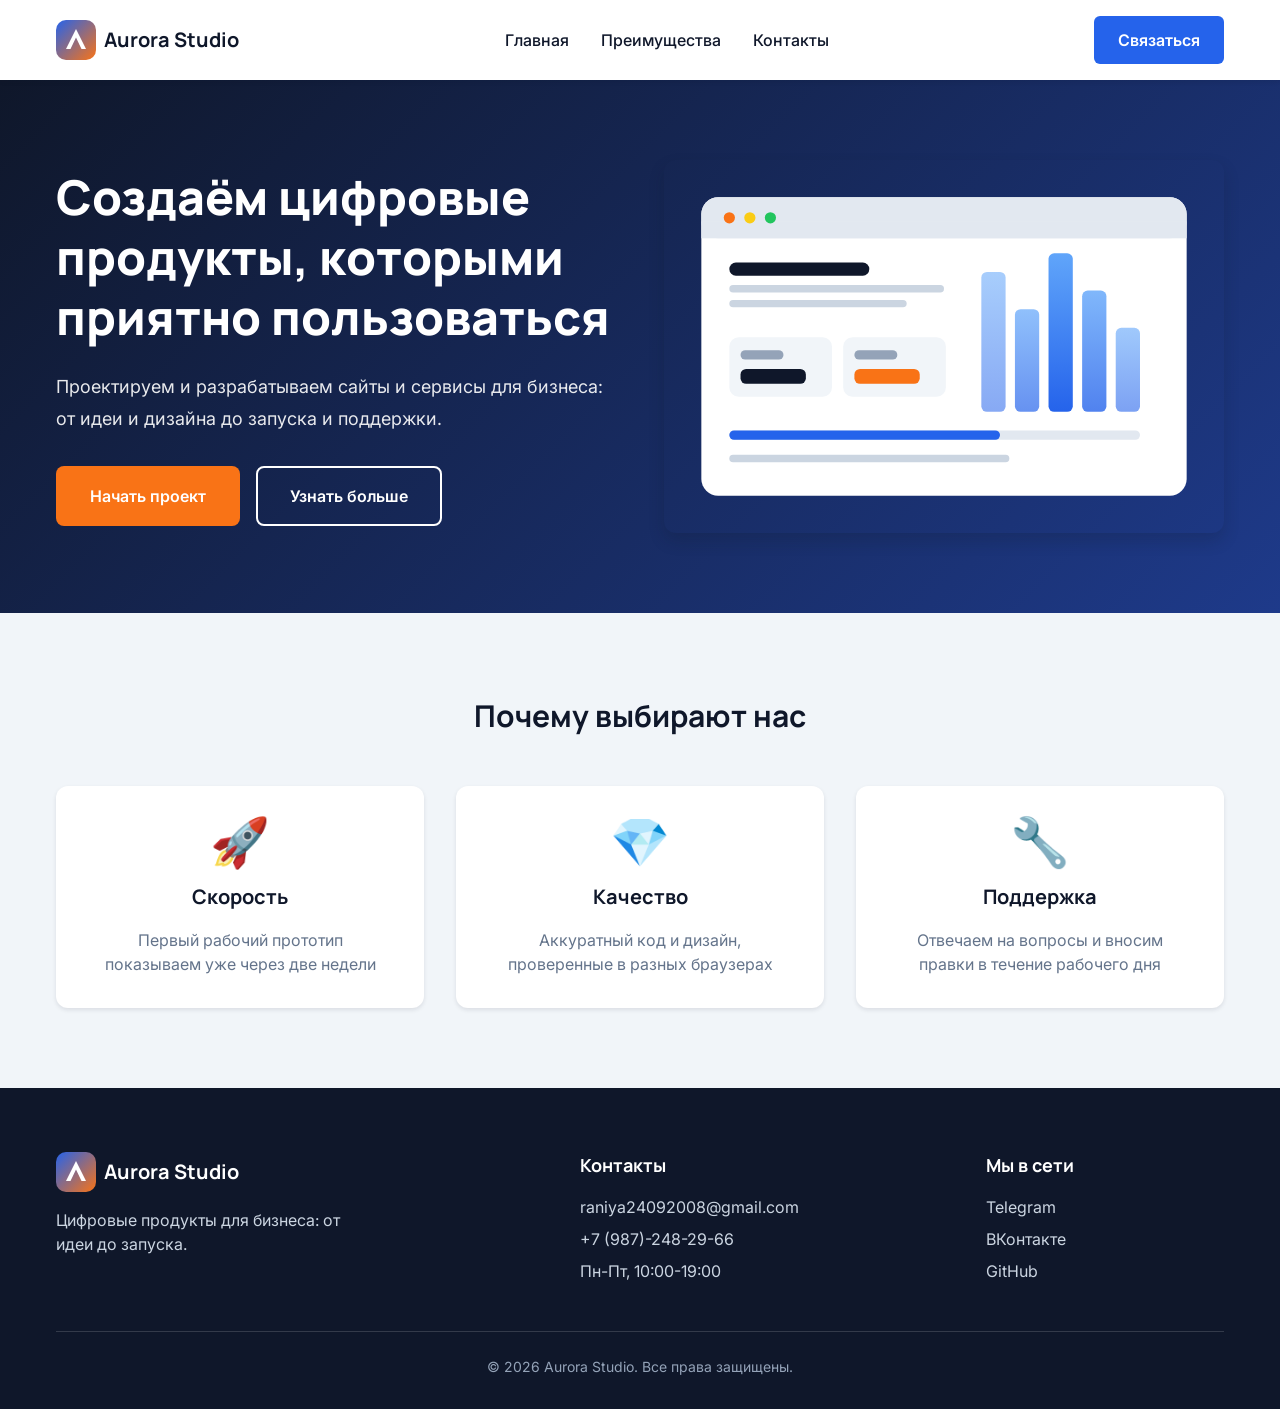
==== ПР8/index.html @ 4023b8cd "Add files via upload" ====
<!DOCTYPE html>
<html lang="ru">
<head>
    <meta charset="UTF-8">
    <meta name="viewport" content="width=device-width, initial-scale=1.0">
    <meta name="description" content="Aurora Studio: проектируем и разрабатываем цифровые продукты для бизнеса.">
    <title>Верстка по макету | Aurora Studio</title>
    <link rel="icon" href="images/logo.svg" type="image/svg+xml">

    <!-- Шрифты Google Fonts: Manrope для заголовков, Inter для текста -->
    <link rel="preconnect" href="https://fonts.googleapis.com">
    <link rel="preconnect" href="https://fonts.gstatic.com" crossorigin>
    <link rel="stylesheet" href="https://fonts.googleapis.com/css2?family=Inter:wght@400;500;600&family=Manrope:wght@600;700;800&display=swap">

    <link rel="stylesheet" href="styles/reset.css">
    <link rel="stylesheet" href="styles/variables.css">
    <link rel="stylesheet" href="styles/main.css">
</head>
<body>
    <header class="header">
        <div class="container">
            <a href="#home" class="logo">
                <img src="images/logo.svg" alt="" class="logo-img" width="40" height="40">
                <span class="logo-text">Aurora Studio</span>
            </a>

            <nav class="nav" aria-label="Главное меню">
                <ul class="nav-list">
                    <li><a href="#home" class="nav-link">Главная</a></li>
                    <li><a href="#services" class="nav-link">Преимущества</a></li>
                    <li><a href="#contact" class="nav-link">Контакты</a></li>
                </ul>
            </nav>

            <a href="#contact" class="cta-button">Связаться</a>
        </div>
    </header>

    <main>
        <section class="hero" id="home">
            <div class="container">
                <div class="hero-content">
                    <h1 class="hero-title">Создаём цифровые продукты, которыми приятно пользоваться</h1>
                    <p class="hero-description">
                        Проектируем и разрабатываем сайты и сервисы для бизнеса:
                        от идеи и дизайна до запуска и поддержки.
                    </p>
                    <div class="hero-actions">
                        <a href="#contact" class="btn btn-primary">Начать проект</a>
                        <a href="#services" class="btn btn-secondary">Узнать больше</a>
                    </div>
                </div>
                <div class="hero-visual">
                    <img src="images/hero.svg" alt="Иллюстрация: панель аналитики цифрового продукта" class="hero-image" width="600" height="400">
                </div>
            </div>
        </section>

        <section class="features" id="services" aria-labelledby="features-title">
            <div class="container">
                <h2 class="section-title" id="features-title">Почему выбирают нас</h2>
                <div class="features-grid">
                    <article class="feature-card">
                        <div class="feature-icon" aria-hidden="true">🚀</div>
                        <h3 class="feature-title">Скорость</h3>
                        <p class="feature-description">
                            Первый рабочий прототип показываем уже через две недели
                        </p>
                    </article>

                    <article class="feature-card">
                        <div class="feature-icon" aria-hidden="true">💎</div>
                        <h3 class="feature-title">Качество</h3>
                        <p class="feature-description">
                            Аккуратный код и дизайн, проверенные в разных браузерах
                        </p>
                    </article>

                    <article class="feature-card">
                        <div class="feature-icon" aria-hidden="true">🔧</div>
                        <h3 class="feature-title">Поддержка</h3>
                        <p class="feature-description">
                            Отвечаем на вопросы и вносим правки в течение рабочего дня
                        </p>
                    </article>
                </div>
            </div>
        </section>
    </main>

    <footer class="footer" id="contact">
        <div class="container">
            <div class="footer-grid">
                <div class="footer-about">
                    <a href="#home" class="logo">
                        <img src="images/logo.svg" alt="" class="logo-img" width="40" height="40">
                        <span class="logo-text">Aurora Studio</span>
                    </a>
                    <p class="footer-text">Цифровые продукты для бизнеса: от идеи до запуска.</p>
                </div>

                <div class="footer-contacts">
                    <h2 class="footer-title">Контакты</h2>
                    <address class="footer-list">
                        <a href="mailto:raniya24092008@gmail.com" class="footer-link">raniya24092008@gmail.com</a>
                        <a href="tel:+79872482966" class="footer-link">+7 (987)-248-29-66</a>
                        <span>Пн-Пт, 10:00-19:00</span>
                    </address>
                </div>

                <div class="footer-social">
                    <h2 class="footer-title">Мы в сети</h2>
                    <ul class="footer-list">
                        <li><a href="https://t.me/" class="footer-link" target="_blank" rel="noopener noreferrer">Telegram</a></li>
                        <li><a href="https://vk.com/" class="footer-link" target="_blank" rel="noopener noreferrer">ВКонтакте</a></li>
                        <li><a href="https://github.com/" class="footer-link" target="_blank" rel="noopener noreferrer">GitHub</a></li>
                    </ul>
                </div>
            </div>

            <p class="footer-bottom">&copy; 2026 Aurora Studio. Все права защищены.</p>
        </div>
    </footer>
</body>
</html>
---- ПР8/styles/variables.css ----
/* ===== Цвета из макета ===== */
:root {
    /* Основные цвета */
    --primary-color: #0F172A;
    --secondary-color: #2563EB;
    --secondary-color-hover: #1D4ED8;
    --accent-color: #F97316;
    --accent-color-hover: #EA580C;

    /* Текст */
    --text-primary: #0F172A;
    --text-secondary: #64748B;
    --text-light: #FFFFFF;

    /* Фоны */
    --bg-light: #FFFFFF;
    --bg-dark: #0F172A;
    --bg-gray: #F1F5F9;

    /* Градиенты */
    --gradient-primary: linear-gradient(135deg, #0F172A 0%, #1E3A8A 100%);

    /* Тени */
    --shadow-sm: 0 2px 4px rgba(15, 23, 42, 0.1);
    --shadow-md: 0 4px 8px rgba(15, 23, 42, 0.15);
    --shadow-lg: 0 8px 16px rgba(15, 23, 42, 0.2);
}

/* ===== Типографика из макета ===== */
:root {
    --font-family-primary: 'Manrope', 'Segoe UI', Arial, sans-serif;   /* заголовки */
    --font-family-secondary: 'Inter', 'Segoe UI', Arial, sans-serif;   /* основной текст */

    --font-size-xs: 0.75rem;     /* 12px */
    --font-size-sm: 0.875rem;    /* 14px */
    --font-size-base: 1rem;      /* 16px */
    --font-size-lg: 1.125rem;    /* 18px */
    --font-size-xl: 1.25rem;     /* 20px */
    --font-size-2xl: 1.5rem;     /* 24px */
    --font-size-3xl: 1.875rem;   /* 30px */
    --font-size-4xl: 2.25rem;    /* 36px */
    --font-size-5xl: 3rem;       /* 48px */

    --line-height-tight: 1.25;
    --line-height-normal: 1.5;
    --line-height-relaxed: 1.75;
}

/* ===== Размеры и отступы из макета ===== */
:root {
    --container-width: 1200px;
    --container-padding: 1rem;
    --header-height: 80px;
    --section-padding: 5rem;     /* вертикальные отступы секций, 80px */

    --radius-sm: 6px;
    --radius-md: 8px;
    --radius-lg: 12px;

    --transition: 0.3s ease;
}
---- ПР8/styles/main.css ----
/* ===== Базовые стили ===== */
body {
    font-family: var(--font-family-secondary);
    font-size: var(--font-size-base);
    line-height: var(--line-height-normal);
    color: var(--text-primary);
    background: var(--bg-light);
}

h1,
h2,
h3 {
    font-family: var(--font-family-primary);
}

.container {
    max-width: var(--container-width);
    margin: 0 auto;
    padding: 0 var(--container-padding);
}

:focus-visible {
    outline: 3px solid var(--accent-color);
    outline-offset: 3px;
}

/* ===== Шапка ===== */
.header {
    position: sticky;
    top: 0;
    z-index: 1000;
    background: var(--bg-light);
    box-shadow: var(--shadow-sm);
}

.header .container {
    display: flex;
    align-items: center;
    justify-content: space-between;
    min-height: var(--header-height);
    padding: 1rem;
}

.logo {
    display: flex;
    align-items: center;
    gap: 0.5rem;
    text-decoration: none;
    color: var(--text-primary);
    font-family: var(--font-family-primary);
    font-weight: 700;
    font-size: var(--font-size-xl);
}

.logo-img {
    width: 40px;
    height: 40px;
}

.nav-list {
    display: flex;
    gap: 2rem;
}

.nav-link {
    text-decoration: none;
    color: var(--text-primary);
    font-weight: 500;
    transition: color var(--transition);
}

.nav-link:hover {
    color: var(--secondary-color);
}

.cta-button {
    display: inline-block;
    padding: 0.75rem 1.5rem;
    border-radius: var(--radius-sm);
    background: var(--secondary-color);
    color: var(--text-light);
    font-weight: 600;
    text-decoration: none;
    cursor: pointer;
    transition: background-color var(--transition);
}

.cta-button:hover {
    background: var(--secondary-color-hover);
}

/* ===== Hero-секция ===== */
.hero {
    padding: var(--section-padding) 0;
    background: var(--gradient-primary);
    color: var(--text-light);
}

.hero .container {
    display: grid;
    grid-template-columns: 1fr 1fr;
    gap: 3rem;
    align-items: center;
}

.hero-title {
    margin-bottom: 1.5rem;
    font-size: var(--font-size-5xl);
    font-weight: 800;
    line-height: var(--line-height-tight);
}

.hero-description {
    margin-bottom: 2rem;
    font-size: var(--font-size-lg);
    line-height: var(--line-height-relaxed);
    opacity: 0.9;
}

.hero-actions {
    display: flex;
    gap: 1rem;
}

.btn {
    display: inline-block;
    padding: 1rem 2rem;
    border: 2px solid transparent;   /* у обеих кнопок одинаковая высота */
    border-radius: var(--radius-md);
    font-weight: 600;
    text-align: center;
    text-decoration: none;
    cursor: pointer;
    transition: all var(--transition);
}

.btn-primary {
    background: var(--accent-color);
    color: var(--text-light);
}

.btn-primary:hover {
    background: var(--accent-color-hover);
    transform: translateY(-2px);
}

.btn-secondary {
    background: transparent;
    color: var(--text-light);
    border: 2px solid var(--text-light);
}

.btn-secondary:hover {
    background: var(--text-light);
    color: var(--primary-color);
}

.hero-image {
    width: 100%;
    height: auto;
    border-radius: var(--radius-lg);
    box-shadow: var(--shadow-lg);
}

/* ===== Секция преимуществ ===== */
.features {
    padding: var(--section-padding) 0;
    background: var(--bg-gray);
}

.section-title {
    margin-bottom: 3rem;
    text-align: center;
    font-size: var(--font-size-3xl);
    color: var(--text-primary);
}

.features-grid {
    display: grid;
    grid-template-columns: repeat(3, 1fr);
    gap: 2rem;
}

.feature-card {
    padding: 2rem;
    border-radius: var(--radius-lg);
    background: var(--bg-light);
    text-align: center;
    box-shadow: var(--shadow-sm);
    transition: transform var(--transition), box-shadow var(--transition);
}

.feature-card:hover {
    transform: translateY(-5px);
    box-shadow: var(--shadow-md);
}

.feature-icon {
    margin-bottom: 1rem;
    font-size: 3rem;
    line-height: 1;
}

.feature-title {
    margin-bottom: 1rem;
    font-size: var(--font-size-xl);
    color: var(--text-primary);
}

.feature-description {
    color: var(--text-secondary);
    line-height: var(--line-height-normal);
}

/* ===== Футер ===== */
.footer {
    padding: 4rem 0 2rem;
    background: var(--bg-dark);
    color: var(--text-light);
}

.footer-grid {
    display: grid;
    grid-template-columns: 2fr 1.5fr 1fr;
    gap: 3rem;
}

.footer .logo {
    margin-bottom: 1rem;
    color: var(--text-light);
}

.footer-text {
    max-width: 32ch;
    color: #CBD5E1;
}

.footer-title {
    margin-bottom: 1rem;
    font-size: var(--font-size-lg);
}

.footer-list {
    display: grid;
    gap: 0.5rem;
    color: #CBD5E1;
    font-style: normal;
}

.footer-link {
    text-decoration: none;
    color: #CBD5E1;
    transition: color var(--transition);
}

.footer-link:hover {
    color: var(--accent-color);
}

.footer-bottom {
    margin-top: 3rem;
    padding-top: 1.5rem;
    border-top: 1px solid rgba(255, 255, 255, 0.15);
    color: #94A3B8;
    font-size: var(--font-size-sm);
    text-align: center;
}

/* ===== Адаптивность ===== */
@media (max-width: 1024px) {
    .hero .container {
        grid-template-columns: 1fr;
        text-align: center;
    }

    .hero-description {
        margin-left: auto;
        margin-right: auto;
        max-width: 60ch;
    }

    .hero-actions {
        justify-content: center;
    }

    .hero-visual {
        max-width: 560px;
        margin: 0 auto;
    }

    .features-grid {
        grid-template-columns: repeat(2, 1fr);
    }

    .footer-grid {
        grid-template-columns: 1fr 1fr;
    }
}

@media (max-width: 768px) {
    :root {
        --section-padding: 3.5rem;
    }

    /* На телефоне шапка высокая, поэтому не фиксируем её к верху экрана */
    .header {
        position: static;
    }

    .header .container {
        flex-direction: column;
        gap: 1rem;
    }

    .nav-list {
        flex-direction: column;
        text-align: center;
        gap: 1rem;
    }

    .hero-actions {
        flex-direction: column;
        align-items: center;
    }

    .btn {
        width: 100%;
        max-width: 300px;
    }

    .hero-title {
        font-size: var(--font-size-3xl);
    }

    .features-grid {
        grid-template-columns: 1fr;
    }

    .footer-grid {
        grid-template-columns: 1fr;
        gap: 2rem;
        text-align: center;
    }

    .footer .logo {
        justify-content: center;
    }

    .footer-text {
        margin: 0 auto;
    }
}
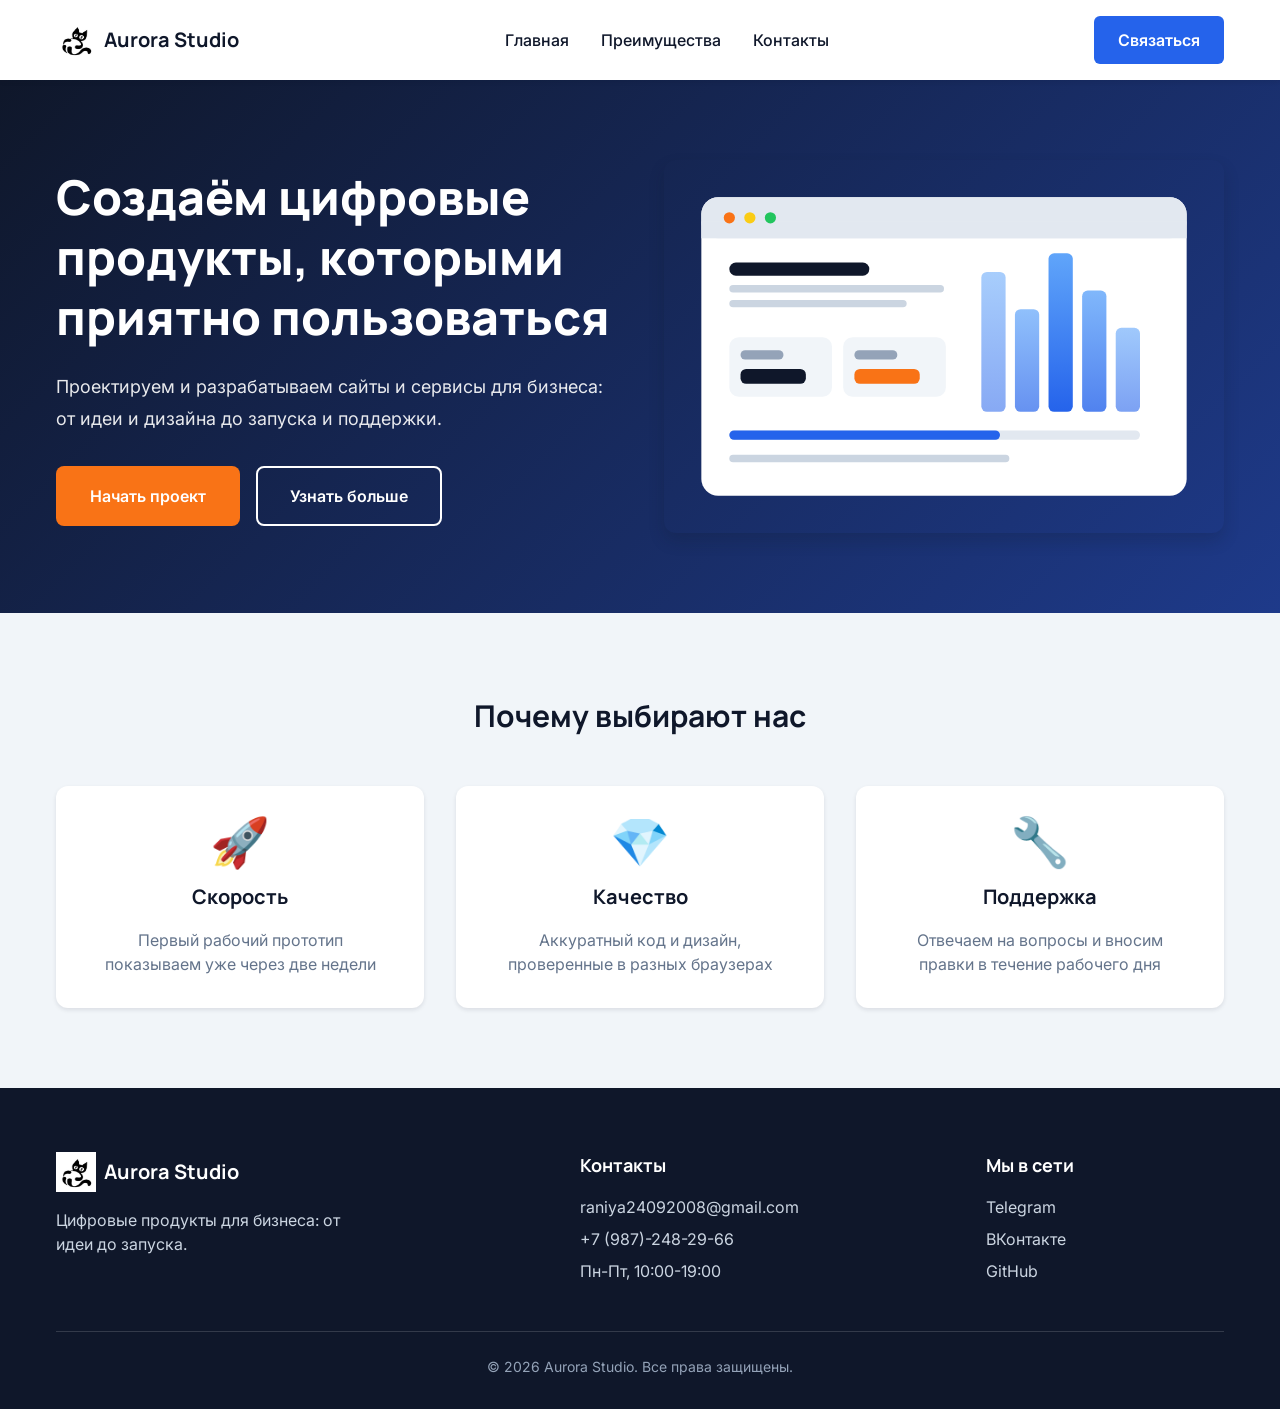
==== commit 1e7c3d80: "Add files via upload" ====
--- a/ПР8/index.html
+++ b/ПР8/index.html
@@ -5,7 +5,7 @@
     <meta name="viewport" content="width=device-width, initial-scale=1.0">
     <meta name="description" content="Aurora Studio: проектируем и разрабатываем цифровые продукты для бизнеса.">
     <title>Верстка по макету | Aurora Studio</title>
-    <link rel="icon" href="images/logo.svg" type="image/svg+xml">
+    <link rel="icon" href="images/my-logo.png" type="image/png">
 
     <!-- Шрифты Google Fonts: Manrope для заголовков, Inter для текста -->
     <link rel="preconnect" href="https://fonts.googleapis.com">
@@ -20,7 +20,7 @@
     <header class="header">
         <div class="container">
             <a href="#home" class="logo">
-                <img src="images/logo.svg" alt="" class="logo-img" width="40" height="40">
+                <img src="images/my-logo.png" alt="" class="logo-img" width="40" height="40">
                 <span class="logo-text">Aurora Studio</span>
             </a>
 
@@ -93,7 +93,7 @@
             <div class="footer-grid">
                 <div class="footer-about">
                     <a href="#home" class="logo">
-                        <img src="images/logo.svg" alt="" class="logo-img" width="40" height="40">
+                        <img src="images/my-logo.png" alt="Логотип Aurora Studio" class="logo-img" width="40" height="40">
                         <span class="logo-text">Aurora Studio</span>
                     </a>
                     <p class="footer-text">Цифровые продукты для бизнеса: от идеи до запуска.</p>
